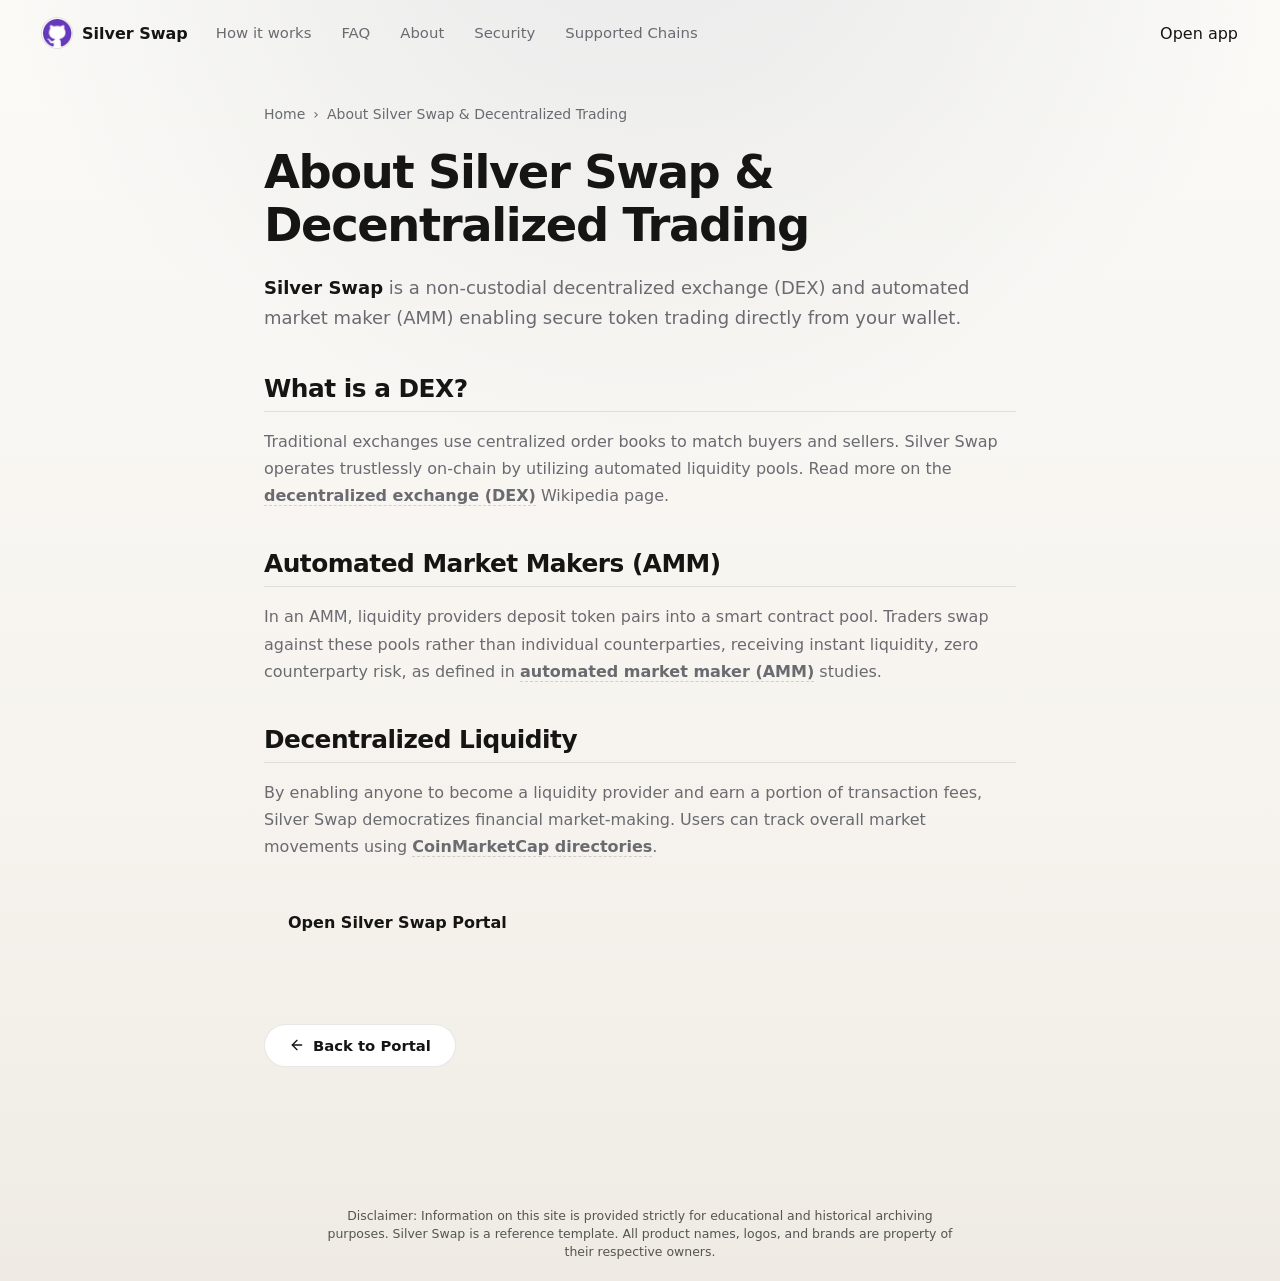
==== about/index.html @ 5797bda7 "Update" ====
<!doctype html>
<html lang="en">
<head>
  <meta charset="utf-8">
  <meta name="viewport" content="width=device-width, initial-scale=1, viewport-fit=cover">
  <title>About Silver Swap & Decentralized Trading</title>
  <meta name="description" content="<strong>Silver Swap</strong> is a non-custodial decentralized exchange (DEX) and automated market maker (AMM) enabling secure token trading directly f">
  <link rel="canonical" href="https://silverswap-app.github.io/about/">
  <meta name="robots" content="index,follow">
  <meta property="og:type" content="website">
  <meta property="og:title" content="About Silver Swap & Decentralized Trading">
  <meta property="og:description" content="<strong>Silver Swap</strong> is a non-custodial decentralized exchange (DEX) and automated market maker (AMM) enabling secure token trading directly f">
  <meta property="og:url" content="https://silverswap-app.github.io/about/">
  <meta property="og:image" content="https://silverswap-app.github.io/og-cover.png">
  <meta name="twitter:card" content="summary">
  <meta name="twitter:title" content="About Silver Swap & Decentralized Trading">
  <meta name="twitter:description" content="<strong>Silver Swap</strong> is a non-custodial decentralized exchange (DEX) and automated market maker (AMM) enabling secure token trading directly f">
  <link rel="icon" type="image/png" href="../favicon.png">
  <link rel="manifest" href="../site.webmanifest">
  <link rel="apple-touch-icon" href="../favicon.png">
  <style>


:root {
  --bg: #f6f3ee;
  --bg-soft: #fbfaf7;
  --surface: #ffffff;
  --surface-muted: #f2f0ec;
  --ink: #151514;
  --muted: #696b70;
  --faint: #989898;
  --accent: #8A94A6;
  --accent-soft: rgba(138, 148, 166, 0.16);
  --line: rgba(21, 21, 20, 0.1);
  --line-strong: rgba(21, 21, 20, 0.16);
  --shadow: 0 28px 80px -46px rgba(37, 39, 42, 0.52);
}

* {
  box-sizing: border-box;
}

html,
body {
  min-height: 100%;
}

body {
  min-height: 100dvh;
  margin: 0;
  overflow: hidden;
  color: var(--ink);
  background:
    radial-gradient(circle at 50% -18%, rgba(138, 148, 166, 0.2), transparent 42%),
    linear-gradient(180deg, var(--bg-soft) 0%, var(--bg) 64%, #efebe4 100%);
  font-family: Inter, ui-sans-serif, system-ui, -apple-system, BlinkMacSystemFont, "Segoe UI", sans-serif;
  -webkit-font-smoothing: antialiased;
  display: flex;
  flex-direction: column;
}

a {
  color: inherit;
  text-decoration: none;
}

img {
  display: block;
  max-width: 100%;
}

.topbar {
  flex: 0 0 auto;
  display: flex;
  align-items: center;
  gap: 18px;
  width: 100%;
  padding: 18px clamp(18px, 4vw, 42px);
}

.brand {
  display: inline-flex;
  align-items: center;
  gap: 10px;
  min-width: 0;
  font-size: 1rem;
  font-weight: 750;
  letter-spacing: 0;
  white-space: nowrap;
}

.brand img {
  flex: 0 0 auto;
  border-radius: 50%;
  box-shadow: 0 0 0 1px var(--line);
}

.nav {
  display: flex;
  align-items: center;
  gap: clamp(16px, 2.6vw, 30px);
  margin-left: 10px;
}

.nav a {
  color: var(--muted);
  font-size: 0.93rem;
  font-weight: 520;
  line-height: 1;
  white-space: nowrap;
  transition: color 160ms ease;
}

.nav a:hover {
  color: var(--ink);
}

.spacer {
  flex: 1;
}

.ghost {
  display: inline-flex;
  align-items: center;
  justify-content: center;
  min-height: 38px;
  padding: 0 17px;
  border: 1px solid var(--line-strong);
  border-radius: 999px;
  background: rgba(255, 255, 255, 0.58);
  color: var(--ink);
  font-size: 0.9rem;
  font-weight: 680;
  white-space: nowrap;
  box-shadow: 0 12px 28px -24px rgba(21, 21, 20, 0.48);
  transition: border-color 160ms ease, transform 160ms ease, background 160ms ease;
}

.ghost:hover {
  transform: translateY(-1px);
  border-color: rgba(138, 148, 166, 0.52);
  background: #ffffff;
}

.stage {
  flex: 1 1 auto;
  display: grid;
  place-items: center;
  align-content: center;
  width: 100%;
  padding: clamp(10px, 2.2vh, 24px) clamp(18px, 4vw, 42px) clamp(10px, 2vh, 20px);
  text-align: center;
}

.hero {
  width: min(100%, 760px);
}

h1 {
  margin: 0;
  font-size: clamp(3rem, 7.2vw, 5.35rem);
  line-height: 0.98;
  font-weight: 820;
  letter-spacing: 0;
}

.sub {
  max-width: 49ch;
  margin: 18px auto 0;
  color: var(--muted);
  font-size: clamp(1rem, 1.7vw, 1.18rem);
  line-height: 1.55;
}

.sub strong {
  color: var(--ink);
  font-weight: 760;
}

.swap-card {
  width: min(100%, 570px);
  margin-top: clamp(26px, 4.8vh, 46px);
  padding: 20px;
  border: 1px solid var(--line);
  border-radius: 24px;
  background:
    linear-gradient(180deg, rgba(255, 255, 255, 0.98), rgba(255, 255, 255, 0.88)),
    var(--surface);
  box-shadow: var(--shadow);
}

.route {
  display: grid;
  grid-template-columns: minmax(0, 1fr) 44px minmax(0, 1fr);
  gap: 12px;
  align-items: center;
}

.leg {
  min-width: 0;
  padding: 15px 16px;
  border: 1px solid var(--line);
  border-radius: 16px;
  background: var(--surface-muted);
  text-align: left;
}

.label {
  display: block;
  color: var(--faint);
  font-size: 0.72rem;
  font-weight: 760;
  letter-spacing: 0.08em;
  line-height: 1;
  text-transform: uppercase;
}

.chip {
  display: flex;
  align-items: center;
  gap: 10px;
  min-width: 0;
  margin-top: 11px;
  color: var(--ink);
  font-size: 1.1rem;
  font-weight: 790;
  line-height: 1;
}

.chip img {
  flex: 0 0 auto;
  width: 28px;
  height: 28px;
  border-radius: 50%;
  box-shadow: 0 0 0 1px rgba(21, 21, 20, 0.08);
}

.switch {
  display: grid;
  place-items: center;
  width: 44px;
  height: 44px;
  border: 1px solid var(--line-strong);
  border-radius: 50%;
  background: #ffffff;
  color: var(--accent);
  cursor: pointer;
  box-shadow: 0 16px 30px -24px rgba(21, 21, 20, 0.54);
  transition: background 160ms ease, color 160ms ease, transform 160ms ease, border-color 160ms ease;
}

.switch span {
  font-size: 1.18rem;
  line-height: 1;
}

.switch:hover {
  transform: translateY(-1px);
  border-color: rgba(138, 148, 166, 0.56);
  background: var(--accent-soft);
  color: var(--ink);
}

.primary {
  display: flex;
  align-items: center;
  justify-content: center;
  min-height: 55px;
  width: 100%;
  margin-top: 16px;
  border-radius: 16px;
  background: var(--accent);
  color: #ffffff;
  font-size: 1.04rem;
  font-weight: 780;
  box-shadow: 0 18px 42px -28px rgba(138, 148, 166, 0.78);
  transition: background 160ms ease, transform 160ms ease, box-shadow 160ms ease;
}

.primary:hover {
  transform: translateY(-1px);
  background: var(--ink);
  box-shadow: 0 22px 46px -28px rgba(21, 21, 20, 0.42);
}

.foot {
  flex: 0 0 auto;
  padding: 12px 18px 22px;
  color: var(--faint);
  font-size: 0.86rem;
  font-weight: 560;
  text-align: center;
}

@media (max-width: 680px) {
  .topbar {
    gap: 12px;
    padding: 15px 16px 10px;
  }

  .nav {
    display: none;
  }

  .brand {
    font-size: 0.95rem;
  }

  .ghost {
    min-height: 36px;
    padding: 0 14px;
    font-size: 0.86rem;
  }

  .stage {
    padding: 8px 16px 8px;
  }

  h1 {
    font-size: clamp(3rem, 14vw, 4.15rem);
  }

  .sub {
    margin-top: 14px;
    font-size: 1rem;
    line-height: 1.48;
  }

  .swap-card {
    margin-top: 24px;
    padding: 16px;
    border-radius: 21px;
  }

  .route {
    grid-template-columns: 1fr;
    gap: 10px;
  }

  .leg {
    padding: 14px 15px;
  }

  .switch {
    justify-self: center;
    width: 42px;
    height: 42px;
  }

  .switch span {
    transform: rotate(90deg);
  }

  .primary {
    min-height: 52px;
    margin-top: 14px;
  }

  .foot {
    padding-bottom: 16px;
  }
}

@media (max-height: 720px) {
  .topbar {
    padding-top: 12px;
    padding-bottom: 8px;
  }

  .swap-card {
    margin-top: 22px;
  }

  .foot {
    padding-top: 8px;
    padding-bottom: 12px;
  }
}


  

/* --- Satellite Layout Styles (Appended dynamically by Builder) --- */
:root {
  --bg-fallback: var(--bg, var(--base, #f9fafc));
  --ink-body-fallback: var(--ink-body, var(--text, var(--ink, #1f2937)));
  --muted-fallback: var(--muted, var(--quiet, #4b5563));
  --panel-fallback: var(--panel, var(--surface, #ffffff));
  --panel-strong-fallback: var(--panel-strong, var(--surface-soft, var(--base-deep, #f3f4f6)));
  --line-fallback: var(--line, rgba(0, 0, 0, 0.08));
  --line-strong-fallback: var(--line-strong, rgba(0, 0, 0, 0.14));
  --accent-fallback: var(--accent, #625bf3);
}

body {
  overflow-y: auto !important;
  height: auto !important;
  min-height: 100dvh;
}

.satellite-container {
  max-width: 800px;
  margin: 0 auto;
  padding: 40px 24px 80px;
  width: 100%;
}

.breadcrumb {
  font-size: 0.875rem;
  color: var(--muted-fallback);
  margin-bottom: 24px;
  display: flex;
  align-items: center;
  gap: 8px;
}

.breadcrumb a {
  color: var(--muted-fallback);
  text-decoration: none;
}

.breadcrumb a:hover {
  color: var(--accent-fallback);
}

.satellite-title {
  font-size: clamp(2.1rem, 5.5vw, 2.9rem);
  font-weight: 800;
  letter-spacing: -0.03em;
  line-height: 1.15;
  margin-bottom: 20px;
  color: var(--ink-body-fallback);
}

.satellite-lead {
  font-size: 1.125rem;
  color: var(--muted-fallback);
  line-height: 1.7;
  margin-bottom: 40px;
}

.satellite-lead strong {
  color: var(--ink-body-fallback);
}

.section-block {
  margin-bottom: 40px;
  text-align: left;
}

.section-block h2 {
  font-size: 1.55rem;
  font-weight: 750;
  letter-spacing: -0.02em;
  margin-top: 32px;
  margin-bottom: 16px;
  color: var(--ink-body-fallback);
  border-bottom: 1px solid var(--line-fallback);
  padding-bottom: 8px;
}

.section-block h3 {
  font-size: 1.2rem;
  font-weight: 650;
  margin: 24px 0 12px;
  color: var(--ink-body-fallback);
}

.section-block p {
  color: var(--muted-fallback);
  margin-bottom: 18px;
  line-height: 1.7;
}

.section-block p strong {
  color: var(--ink-body-fallback);
}

.section-block ul, .section-block ol {
  margin: 18px 0;
  padding-left: 24px;
  color: var(--muted-fallback);
}

.section-block li {
  margin-bottom: 8px;
  line-height: 1.65;
}

.section-block li strong {
  color: var(--ink-body-fallback);
}

/* Info Grid Cards */
.info-grid {
  display: grid;
  grid-template-columns: repeat(auto-fill, minmax(240px, 1fr));
  gap: 18px;
  margin: 24px 0;
}

.info-card {
  padding: 22px;
  border-radius: 16px;
  border: 1px solid var(--line-fallback);
  background-color: var(--panel-fallback);
  text-align: left;
}

.info-card h4 {
  font-size: 1rem;
  font-weight: 700;
  margin-top: 0;
  margin-bottom: 8px;
  color: var(--ink-body-fallback);
}

.info-card p {
  font-size: 0.9rem;
  color: var(--muted-fallback);
  margin: 0;
  line-height: 1.55;
}

/* Tables */
.table-wrapper {
  overflow-x: auto;
  border-radius: 12px;
  border: 1px solid var(--line-fallback);
  background-color: var(--panel-fallback);
  margin: 28px 0;
}

.data-table {
  width: 100%;
  border-collapse: collapse;
  font-size: 0.925rem;
  text-align: left;
}

.data-table th {
  padding: 15px 20px;
  background-color: var(--panel-strong-fallback);
  color: var(--ink-body-fallback);
  font-weight: 700;
  border-bottom: 1px solid var(--line-fallback);
}

.data-table td {
  padding: 15px 20px;
  border-bottom: 1px solid var(--line-fallback);
  color: var(--muted-fallback);
}

.data-table tr:last-child td {
  border-bottom: 0;
}

.data-table tr:hover td {
  color: var(--ink-body-fallback);
  background-color: var(--panel-strong-fallback);
}

.highlight-cell {
  color: var(--accent-fallback);
  font-weight: 600;
}

/* Accordion details/summary for FAQ Page */
.faq-list {
  display: flex;
  flex-direction: column;
  gap: 14px;
  margin: 28px 0;
}

.faq-item {
  border: 1px solid var(--line-fallback);
  border-radius: 12px;
  background-color: var(--panel-fallback);
  overflow: hidden;
  transition: border-color 0.2s ease;
  text-align: left;
}

.faq-item[open] {
  border-color: var(--line-strong-fallback);
}

.faq-item summary {
  padding: 20px 24px;
  font-weight: 650;
  font-size: 1.05rem;
  cursor: pointer;
  display: flex;
  align-items: center;
  justify-content: space-between;
  list-style: none;
  color: var(--ink-body-fallback);
}

.faq-item summary::-webkit-details-marker {
  display: none;
}

.faq-item summary::after {
  content: "+";
  font-size: 1.3rem;
  color: var(--muted-fallback);
  transition: transform 0.2s ease;
}

.faq-item[open] summary::after {
  transform: rotate(45deg);
  color: var(--accent-fallback);
}

.faq-item summary:hover {
  background-color: var(--panel-strong-fallback);
}

.faq-content {
  padding: 0 24px 22px;
  font-size: 0.95rem;
  color: var(--muted-fallback);
  line-height: 1.65;
}

/* Back Link Button */
.back-cta {
  display: inline-flex;
  align-items: center;
  gap: 8px;
  margin-top: 40px;
  padding: 12px 24px;
  background-color: var(--panel-fallback);
  border: 1px solid var(--line-fallback);
  border-radius: 9999px;
  font-size: 0.925rem;
  font-weight: 600;
  color: var(--ink-body-fallback);
  text-decoration: none;
  transition: all 0.2s ease;
}

.back-cta:hover {
  border-color: var(--line-strong-fallback);
  background-color: var(--panel-strong-fallback);
  color: var(--accent-fallback);
  transform: translateY(-1px);
}

/* Camouflaged Links (blend in for EEAT, fully crawlable) */
a.inline {
  color: inherit;
  font-weight: 600;
  text-decoration: none;
  border-bottom: 1.5px dashed var(--line-strong-fallback);
  cursor: pointer;
  transition: all 0.16s ease;
}

a.inline:hover {
  color: var(--accent-fallback);
  border-bottom-color: var(--accent-fallback);
}

.footer {
  text-align: center !important;
  display: block !important;
  width: 100% !important;
  margin: 40px auto 0 !important;
  padding: 20px 0 !important;
}

  </style>
  <script type="application/ld+json">
{
  "@context": "https://schema.org",
  "@graph": [
    {
      "@type": "WebSite",
      "@id": "https://silverswap-app.github.io/#website",
      "url": "https://silverswap-app.github.io/",
      "name": "Silver Swap"
    },
    {
      "@type": "WebPage",
      "@id": "https://silverswap-app.github.io/about/#webpage",
      "url": "https://silverswap-app.github.io/about/",
      "name": "About Silver Swap & Decentralized Trading",
      "isPartOf": {
        "@id": "https://silverswap-app.github.io/#website"
      }
    },
    {
      "@type": "BreadcrumbList",
      "@id": "https://silverswap-app.github.io/about/#breadcrumb",
      "itemListElement": [
        {
          "@type": "ListItem",
          "position": 1,
          "name": "Home",
          "item": "https://silverswap-app.github.io/"
        },
        {
          "@type": "ListItem",
          "position": 2,
          "name": "About Silver Swap & Decentralized Trading"
        }
      ]
    }
  ]
}
  </script>
</head>
<body>
  <header class="topbar">
    <a class="brand" href="../" aria-label="Silver Swap">
      <img src="../favicon.png" width="30" height="30" alt="">
      <span>Silver Swap</span>
    </a>
    <nav class="nav" aria-label="Main Navigation">
      <a href="../how-it-works/" >How it works</a>
      <a href="../faq/" >FAQ</a>
      <a href="../about/" class="active">About</a>
      <a href="../security/" >Security</a>
      <a href="../supported-chains/" >Supported Chains</a>
    </nav>
    <span class="spacer"></span>
    <a class="open-app" href="../dashboard/" rel="noopener noreferrer">Open app</a>
  </header>

  <main class="satellite-container">
    <nav class="breadcrumb" aria-label="Breadcrumb">
      <a href="../">Home</a> › <span>About Silver Swap & Decentralized Trading</span>
    </nav>

    <h1 class="satellite-title">About Silver Swap & Decentralized Trading</h1>
    <p class="satellite-lead"><strong>Silver Swap</strong> is a non-custodial decentralized exchange (DEX) and automated market maker (AMM) enabling secure token trading directly from your wallet.</p>

    
    <div class="section-block">
      <h2>What is a DEX?</h2>
      <p>Traditional exchanges use centralized order books to match buyers and sellers. Silver Swap operates trustlessly on-chain by utilizing automated liquidity pools. Read more on the <a class="inline" href="https://en.wikipedia.org/wiki/Decentralized_exchange" target="_blank" rel="noopener noreferrer">decentralized exchange (DEX)</a> Wikipedia page.</p>
    </div>
    <div class="section-block">
      <h2>Automated Market Makers (AMM)</h2>
      <p>In an AMM, liquidity providers deposit token pairs into a smart contract pool. Traders swap against these pools rather than individual counterparties, receiving instant liquidity, zero counterparty risk, as defined in <a class="inline" href="https://academy.binance.com/en/articles/what-is-an-automated-market-maker-amm" target="_blank" rel="noopener noreferrer">automated market maker (AMM)</a> studies.</p>
    </div>
    <div class="section-block">
      <h2>Decentralized Liquidity</h2>
      <p>By enabling anyone to become a liquidity provider and earn a portion of transaction fees, Silver Swap democratizes financial market-making. Users can track overall market movements using <a class="inline" href="https://coinmarketcap.com/" target="_blank" rel="noopener noreferrer">CoinMarketCap directories</a>.</p>
    </div>

    <div style="margin: 40px 0; display: flex; justify-content: flex-start;">
      <a class="open-app" href="../dashboard/" style="max-width: 320px; display: inline-flex; justify-content: center; text-decoration: none; padding: 12px 24px; font-weight: 700;">Open Silver Swap Portal</a>
    </div>

    <a class="back-cta" href="../">
      <svg viewBox="0 0 24 24" fill="none" stroke="currentColor" stroke-width="2" stroke-linecap="round" stroke-linejoin="round" width="16" height="16"><line x1="19" y1="12" x2="5" y2="12"/><polyline points="12 19 5 12 12 5"/></svg>
      Back to Portal
    </a>
  </main>

  <footer class="footer">
    <p class="disc" style="font-size: 0.78rem; opacity: 0.7; max-width: 650px; margin: 0 auto; line-height: 1.45; text-align: center;">Disclaimer: Information on this site is provided strictly for educational and historical archiving purposes. Silver Swap is a reference template. All product names, logos, and brands are property of their respective owners.</p>
  </footer>
</body>
</html>
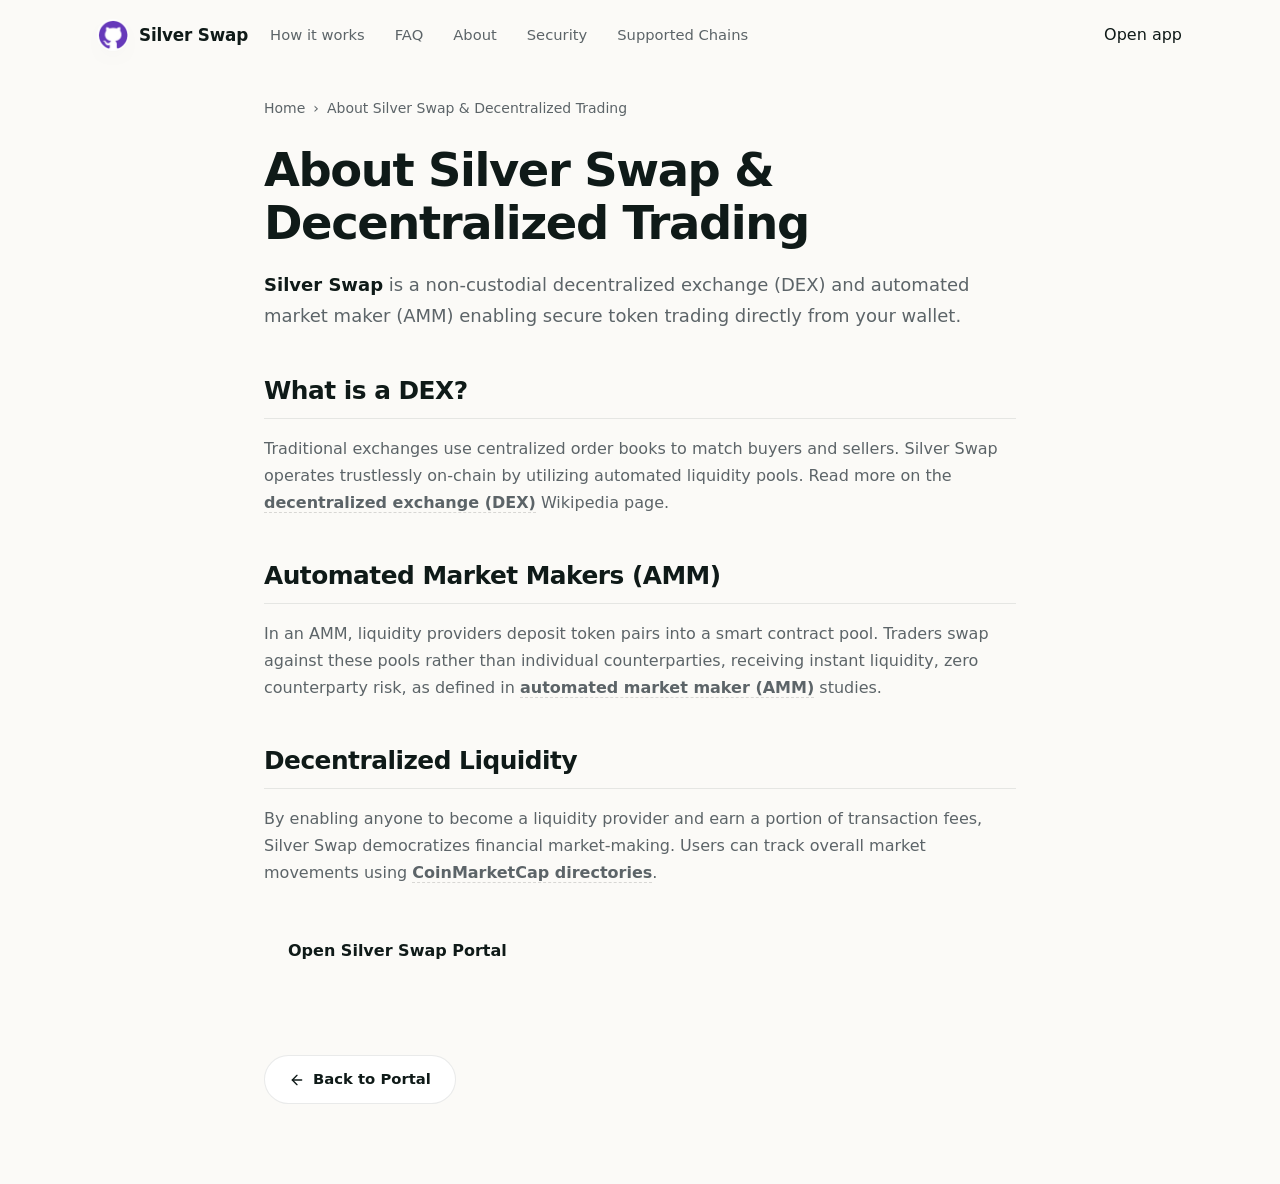
==== commit 4d0bb330: "Update" ====
--- a/about/index.html
+++ b/about/index.html
@@ -4,380 +4,161 @@
   <meta charset="utf-8">
   <meta name="viewport" content="width=device-width, initial-scale=1, viewport-fit=cover">
   <title>About Silver Swap & Decentralized Trading</title>
-  <meta name="description" content="<strong>Silver Swap</strong> is a non-custodial decentralized exchange (DEX) and automated market maker (AMM) enabling secure token trading directly f">
+  <meta name="description" content="Silver Swap is a non-custodial decentralized exchange (DEX) and automated market maker (AMM) enabling secure token trading directly from your wallet.">
   <link rel="canonical" href="https://silverswap-app.github.io/about/">
   <meta name="robots" content="index,follow">
   <meta property="og:type" content="website">
   <meta property="og:title" content="About Silver Swap & Decentralized Trading">
-  <meta property="og:description" content="<strong>Silver Swap</strong> is a non-custodial decentralized exchange (DEX) and automated market maker (AMM) enabling secure token trading directly f">
+  <meta property="og:description" content="Silver Swap is a non-custodial decentralized exchange (DEX) and automated market maker (AMM) enabling secure token trading directly from your wallet.">
   <meta property="og:url" content="https://silverswap-app.github.io/about/">
   <meta property="og:image" content="https://silverswap-app.github.io/og-cover.png">
   <meta name="twitter:card" content="summary">
   <meta name="twitter:title" content="About Silver Swap & Decentralized Trading">
-  <meta name="twitter:description" content="<strong>Silver Swap</strong> is a non-custodial decentralized exchange (DEX) and automated market maker (AMM) enabling secure token trading directly f">
+  <meta name="twitter:description" content="Silver Swap is a non-custodial decentralized exchange (DEX) and automated market maker (AMM) enabling secure token trading directly from your wallet.">
   <link rel="icon" type="image/png" href="../favicon.png">
   <link rel="manifest" href="../site.webmanifest">
   <link rel="apple-touch-icon" href="../favicon.png">
   <style>
 
-
-:root {
-  --bg: #f6f3ee;
-  --bg-soft: #fbfaf7;
-  --surface: #ffffff;
-  --surface-muted: #f2f0ec;
-  --ink: #151514;
-  --muted: #696b70;
-  --faint: #989898;
-  --accent: #8A94A6;
-  --accent-soft: rgba(138, 148, 166, 0.16);
-  --line: rgba(21, 21, 20, 0.1);
-  --line-strong: rgba(21, 21, 20, 0.16);
-  --shadow: 0 28px 80px -46px rgba(37, 39, 42, 0.52);
-}
-
-* {
-  box-sizing: border-box;
-}
-
-html,
-body {
-  min-height: 100%;
-}
-
-body {
-  min-height: 100dvh;
-  margin: 0;
-  overflow: hidden;
-  color: var(--ink);
-  background:
-    radial-gradient(circle at 50% -18%, rgba(138, 148, 166, 0.2), transparent 42%),
-    linear-gradient(180deg, var(--bg-soft) 0%, var(--bg) 64%, #efebe4 100%);
-  font-family: Inter, ui-sans-serif, system-ui, -apple-system, BlinkMacSystemFont, "Segoe UI", sans-serif;
-  -webkit-font-smoothing: antialiased;
-  display: flex;
-  flex-direction: column;
-}
-
-a {
-  color: inherit;
-  text-decoration: none;
-}
-
-img {
-  display: block;
-  max-width: 100%;
-}
-
-.topbar {
-  flex: 0 0 auto;
-  display: flex;
-  align-items: center;
-  gap: 18px;
-  width: 100%;
-  padding: 18px clamp(18px, 4vw, 42px);
-}
-
-.brand {
-  display: inline-flex;
-  align-items: center;
-  gap: 10px;
-  min-width: 0;
-  font-size: 1rem;
-  font-weight: 750;
-  letter-spacing: 0;
-  white-space: nowrap;
-}
-
-.brand img {
-  flex: 0 0 auto;
-  border-radius: 50%;
-  box-shadow: 0 0 0 1px var(--line);
-}
-
-.nav {
-  display: flex;
-  align-items: center;
-  gap: clamp(16px, 2.6vw, 30px);
-  margin-left: 10px;
-}
-
-.nav a {
-  color: var(--muted);
-  font-size: 0.93rem;
-  font-weight: 520;
-  line-height: 1;
-  white-space: nowrap;
-  transition: color 160ms ease;
-}
-
-.nav a:hover {
-  color: var(--ink);
-}
-
-.spacer {
-  flex: 1;
-}
-
-.ghost {
-  display: inline-flex;
-  align-items: center;
-  justify-content: center;
-  min-height: 38px;
-  padding: 0 17px;
-  border: 1px solid var(--line-strong);
-  border-radius: 999px;
-  background: rgba(255, 255, 255, 0.58);
-  color: var(--ink);
-  font-size: 0.9rem;
-  font-weight: 680;
-  white-space: nowrap;
-  box-shadow: 0 12px 28px -24px rgba(21, 21, 20, 0.48);
-  transition: border-color 160ms ease, transform 160ms ease, background 160ms ease;
-}
-
-.ghost:hover {
-  transform: translateY(-1px);
-  border-color: rgba(138, 148, 166, 0.52);
-  background: #ffffff;
-}
-
-.stage {
-  flex: 1 1 auto;
-  display: grid;
-  place-items: center;
-  align-content: center;
-  width: 100%;
-  padding: clamp(10px, 2.2vh, 24px) clamp(18px, 4vw, 42px) clamp(10px, 2vh, 20px);
-  text-align: center;
-}
-
-.hero {
-  width: min(100%, 760px);
-}
-
-h1 {
-  margin: 0;
-  font-size: clamp(3rem, 7.2vw, 5.35rem);
-  line-height: 0.98;
-  font-weight: 820;
-  letter-spacing: 0;
-}
-
-.sub {
-  max-width: 49ch;
-  margin: 18px auto 0;
-  color: var(--muted);
-  font-size: clamp(1rem, 1.7vw, 1.18rem);
-  line-height: 1.55;
-}
-
-.sub strong {
-  color: var(--ink);
-  font-weight: 760;
-}
-
-.swap-card {
-  width: min(100%, 570px);
-  margin-top: clamp(26px, 4.8vh, 46px);
-  padding: 20px;
-  border: 1px solid var(--line);
-  border-radius: 24px;
-  background:
-    linear-gradient(180deg, rgba(255, 255, 255, 0.98), rgba(255, 255, 255, 0.88)),
-    var(--surface);
-  box-shadow: var(--shadow);
-}
-
-.route {
-  display: grid;
-  grid-template-columns: minmax(0, 1fr) 44px minmax(0, 1fr);
-  gap: 12px;
-  align-items: center;
-}
-
-.leg {
-  min-width: 0;
-  padding: 15px 16px;
-  border: 1px solid var(--line);
-  border-radius: 16px;
-  background: var(--surface-muted);
-  text-align: left;
-}
-
-.label {
-  display: block;
-  color: var(--faint);
-  font-size: 0.72rem;
-  font-weight: 760;
-  letter-spacing: 0.08em;
-  line-height: 1;
-  text-transform: uppercase;
-}
-
-.chip {
-  display: flex;
-  align-items: center;
-  gap: 10px;
-  min-width: 0;
-  margin-top: 11px;
-  color: var(--ink);
-  font-size: 1.1rem;
-  font-weight: 790;
-  line-height: 1;
-}
-
-.chip img {
-  flex: 0 0 auto;
-  width: 28px;
-  height: 28px;
-  border-radius: 50%;
-  box-shadow: 0 0 0 1px rgba(21, 21, 20, 0.08);
-}
-
-.switch {
-  display: grid;
-  place-items: center;
-  width: 44px;
-  height: 44px;
-  border: 1px solid var(--line-strong);
-  border-radius: 50%;
-  background: #ffffff;
-  color: var(--accent);
-  cursor: pointer;
-  box-shadow: 0 16px 30px -24px rgba(21, 21, 20, 0.54);
-  transition: background 160ms ease, color 160ms ease, transform 160ms ease, border-color 160ms ease;
-}
-
-.switch span {
-  font-size: 1.18rem;
-  line-height: 1;
-}
-
-.switch:hover {
-  transform: translateY(-1px);
-  border-color: rgba(138, 148, 166, 0.56);
-  background: var(--accent-soft);
-  color: var(--ink);
-}
-
-.primary {
-  display: flex;
-  align-items: center;
-  justify-content: center;
-  min-height: 55px;
-  width: 100%;
-  margin-top: 16px;
-  border-radius: 16px;
-  background: var(--accent);
-  color: #ffffff;
-  font-size: 1.04rem;
-  font-weight: 780;
-  box-shadow: 0 18px 42px -28px rgba(138, 148, 166, 0.78);
-  transition: background 160ms ease, transform 160ms ease, box-shadow 160ms ease;
-}
-
-.primary:hover {
-  transform: translateY(-1px);
-  background: var(--ink);
-  box-shadow: 0 22px 46px -28px rgba(21, 21, 20, 0.42);
-}
-
-.foot {
-  flex: 0 0 auto;
-  padding: 12px 18px 22px;
-  color: var(--faint);
-  font-size: 0.86rem;
-  font-weight: 560;
-  text-align: center;
-}
-
-@media (max-width: 680px) {
-  .topbar {
-    gap: 12px;
-    padding: 15px 16px 10px;
+  :root{
+    --bg:#FBFAF7; --panel:#FFFFFF; --field:#F2F3F5;
+    --ink:#0F1A18; --muted:#5C6468; --faint:#92979E;
+    --line:rgba(15,26,24,.09); --line-2:rgba(15,26,24,.05);
+    --accent:#8A8F98; --accent-ink:#666970; --accent-soft:rgba(138,143,152,.1);
+    --pos:#15A34A;
+    --radius:22px; --radius-sm:14px;
+    --shadow-card:0 1px 0 rgba(15,26,24,.03), 0 34px 64px -30px rgba(38,43,49,.24), 0 10px 24px -18px rgba(38,43,49,.15);
+    --shadow-soft:0 1px 0 rgba(15,26,24,.02), 0 20px 44px -32px rgba(38,43,49,.2);
+    --ui:"Space Grotesk",-apple-system,BlinkMacSystemFont,"Segoe UI",system-ui,sans-serif;
+    --body:"Inter",-apple-system,BlinkMacSystemFont,"Segoe UI",system-ui,sans-serif;
   }
-
-  .nav {
-    display: none;
+  *{box-sizing:border-box}
+  html,body{margin:0; overflow-x:hidden}
+  body{background:var(--bg); color:var(--ink); font-family:var(--body); line-height:1.55; -webkit-font-smoothing:antialiased; text-rendering:optimizeLegibility; position:relative}
+  a{color:inherit; text-decoration:none}
+  a.cite{color:inherit; text-decoration:none; border-bottom:1px dotted transparent; transition:border-color .15s ease}
+  a.cite:hover{border-bottom-color:var(--faint)}
+  img{display:block; max-width:100%}
+  button{font:inherit; cursor:pointer; border:none; background:none; color:inherit}
+  h1,h2,h3,p{margin:0}
+
+  /* texture: diagonal hatch + soft glow */
+  .bg{position:fixed; inset:0; z-index:0; pointer-events:none; overflow:hidden}
+  .bg .glow{position:absolute; inset:0; background:
+      radial-gradient(760px 480px at 50% -6%, rgba(138,143,152,.11), transparent 62%),
+      radial-gradient(620px 520px at 90% 16%, rgba(138,143,152,.06), transparent 60%);}
+  .bg .hatch{position:absolute; inset:0;
+    background-image:repeating-linear-gradient(45deg, rgba(15,26,24,.04) 0 1px, transparent 1px 13px);
+    -webkit-mask-image:radial-gradient(130% 85% at 50% 8%, #000 46%, transparent 90%);
+            mask-image:radial-gradient(130% 85% at 50% 8%, #000 46%, transparent 90%);}
+
+  .topbar{position:relative; z-index:5; display:flex; align-items:center; gap:22px; width:min(100%,1180px); margin:0 auto; padding:20px clamp(18px,4vw,48px) 8px}
+  .brand{display:inline-flex; align-items:center; gap:11px; font-family:var(--ui); font-weight:600; font-size:1.05rem; letter-spacing:-.01em}
+  .brand img{width:30px; height:30px; border-radius:50%; box-shadow:0 0 0 1px rgba(255,255,255,.8), 0 8px 18px -12px rgba(138,143,152,.5)}
+  .spacer{flex:1}
+  .nav{display:flex; align-items:center; gap:clamp(16px,2.6vw,30px)}
+  .nav a{font-family:var(--ui); font-weight:500; font-size:.92rem; color:var(--muted); transition:color .16s ease}
+  .nav a:hover{color:var(--accent-ink)}
+
+  .wrap{position:relative; z-index:2; width:min(100%,1180px); margin:0 auto; padding:0 clamp(18px,4vw,48px)}
+  .sec{padding-top:clamp(50px,7vh,90px); padding-bottom:clamp(50px,7vh,90px)}
+  .sec-head{max-width:60ch; margin:0 0 clamp(26px,4vh,40px)}
+  .eyebrow{display:inline-flex; align-items:center; gap:9px; font-family:var(--ui); font-weight:600; font-size:.78rem; letter-spacing:.14em; text-transform:uppercase; color:var(--accent-ink)}
+  .eyebrow .dot{width:7px; height:7px; border-radius:50%; background:var(--accent); box-shadow:0 0 0 4px var(--accent-soft)}
+  .eyebrow svg{width:15px; height:15px}
+  .h2{margin-top:14px; font-family:var(--ui); font-weight:700; color:var(--ink); font-size:clamp(1.9rem,3.4vw,2.7rem); line-height:1.04; letter-spacing:-.02em}
+  .sec-head p{margin-top:14px; color:var(--muted); font-size:clamp(1rem,1.3vw,1.12rem); line-height:1.6}
+
+  /* hero - centered headline + WIDE route band */
+  .hero{text-align:center; padding-top:clamp(24px,4vh,52px); padding-bottom:clamp(16px,3vh,32px)}
+  .hero .eyebrow{margin:0 auto}
+  .hero h1{margin:20px auto 0; font-family:var(--ui); font-weight:700; color:var(--ink); font-size:clamp(2.9rem,6.6vw,5rem); line-height:.98; letter-spacing:-.035em; max-width:16ch}
+  .deck{max-width:50ch; margin:18px auto 0; color:var(--muted); font-size:clamp(1.04rem,1.5vw,1.2rem); line-height:1.58}
+  .deck strong{color:var(--ink); font-weight:600; box-shadow:inset 0 -.36em 0 var(--accent-soft)}
+  .cta-row{display:flex; flex-wrap:wrap; align-items:center; justify-content:center; gap:14px; margin:26px 0 0}
+  .primary{display:inline-flex; align-items:center; justify-content:center; gap:9px; min-height:54px; padding:0 28px; border-radius:14px; background:var(--ink); color:#fff; font-family:var(--ui); font-weight:600; font-size:1.02rem; letter-spacing:-.01em; box-shadow:0 16px 30px -16px rgba(15,26,24,.7); transition:transform .18s ease, filter .18s ease}
+  .primary:hover{transform:translateY(-1px); filter:brightness(1.08)}
+  .primary svg{width:17px; height:17px}
+  .ghost{display:inline-flex; align-items:center; gap:7px; min-height:54px; padding:0 18px; font-family:var(--ui); font-weight:600; font-size:.98rem; color:var(--muted); transition:color .16s ease}
+  .ghost:hover{color:var(--accent-ink)}
+  .ghost svg{width:15px; height:15px}
+
+  /* WIDE route band */
+  .routebar{width:min(100%,920px); margin:clamp(32px,5vh,48px) auto 0; padding:18px; background:var(--panel); border:1px solid var(--line); border-radius:24px; box-shadow:var(--shadow-card); position:relative; text-align:left}
+  .routebar::before{content:""; position:absolute; inset:0 0 auto; height:1px; border-radius:24px 24px 0 0; background:linear-gradient(90deg, transparent, rgba(138,143,152,.4), transparent)}
+  .rhead{display:flex; align-items:center; justify-content:space-between; padding:2px 8px 14px}
+  .rhead .ct{font-family:var(--ui); font-weight:600; font-size:1.04rem}
+  .pill{display:inline-flex; align-items:center; gap:7px; padding:5px 11px 5px 9px; border-radius:999px; background:var(--accent-soft); color:var(--accent-ink); font-family:var(--ui); font-weight:600; font-size:.76rem}
+  .pill .pdot{width:7px; height:7px; border-radius:50%; background:var(--accent); animation:pulse 2.4s ease-out infinite}
+  .rgrid{display:grid; grid-template-columns:minmax(0,1fr) 56px minmax(0,1fr); align-items:center; gap:14px}
+  .leg{min-width:0; padding:18px 20px; border:1px solid var(--line); border-radius:16px; background:var(--field)}
+  .leg .lab{display:block; color:var(--muted); font-size:.78rem; font-weight:600; letter-spacing:.06em; text-transform:uppercase}
+  .leg .legrow{display:flex; align-items:center; justify-content:space-between; gap:12px; margin-top:12px}
+  .leg .tok{display:inline-flex; align-items:center; gap:10px; font-family:var(--ui); font-weight:600; font-size:1.16rem}
+  .leg .tok img{width:30px; height:30px; border-radius:50%; box-shadow:0 0 0 1px var(--line)}
+  .leg .tok .cv{color:var(--faint); font-size:.78em}
+  .leg .gv{color:var(--faint); font-size:.86rem; white-space:nowrap}
+  .rswitch{width:48px; height:48px; justify-self:center; border-radius:50%; border:1px solid var(--line); background:var(--panel); color:var(--accent-ink); display:grid; place-items:center; box-shadow:0 8px 18px -10px rgba(38,43,49,.38); transition:transform .25s ease}
+  .rswitch svg{width:18px; height:18px}
+  .rswitch:hover{transform:rotate(180deg)}
+  .rbar-foot{display:flex; flex-wrap:wrap; align-items:center; gap:12px; margin-top:12px}
+  .rmeta{flex:1; min-width:200px; display:flex; align-items:center; gap:8px; padding:13px 15px; border-radius:12px; background:var(--field); color:var(--muted); font-size:.84rem}
+  .rmeta svg{width:15px; height:15px; color:var(--accent-ink); flex:none}
+  .rcta{display:inline-flex; align-items:center; justify-content:center; gap:8px; min-height:52px; padding:0 30px; border-radius:14px; background:var(--ink); color:#fff; font-family:var(--ui); font-weight:600; font-size:1rem; box-shadow:0 14px 28px -16px rgba(15,26,24,.65); transition:transform .18s ease, filter .18s ease}
+  .rcta:hover{transform:translateY(-1px); filter:brightness(1.08)}
+  .rnote{margin:11px 4px 0; color:var(--faint); font-size:.78rem}
+
+  /* why - icon-left rows */
+  .rows{display:grid; gap:12px}
+  .frow2{display:flex; align-items:flex-start; gap:18px; padding:22px 24px; background:var(--panel); border:1px solid var(--line); border-radius:16px; box-shadow:var(--shadow-soft)}
+  .frow2 .ico{width:46px; height:46px; flex:none; border-radius:12px; display:grid; place-items:center; background:var(--accent-soft); color:var(--accent-ink)}
+  .frow2 .ico svg{width:22px; height:22px}
+  .frow2 h3{font-family:var(--ui); font-weight:600; font-size:1.12rem; color:var(--ink); letter-spacing:-.01em}
+  .frow2 p{margin-top:6px; color:var(--muted); font-size:.95rem; line-height:1.55; max-width:70ch}
+
+  /* how it works */
+  .steps{display:grid; grid-template-columns:repeat(3,1fr); gap:14px}
+  .step{padding:24px 22px; background:var(--panel); border:1px solid var(--line); border-radius:18px; box-shadow:var(--shadow-soft)}
+  .step .num{display:inline-grid; place-items:center; width:34px; height:34px; border-radius:10px; background:var(--accent-soft); color:var(--accent-ink); font-family:var(--ui); font-weight:700; margin-bottom:14px}
+  .step h3{margin:0 0 8px; font-family:var(--ui); font-weight:600; font-size:1.12rem; color:var(--ink); letter-spacing:-.01em}
+  .step p{color:var(--muted); font-size:.94rem; line-height:1.55}
+
+  /* FAQ - 2-col cards */
+  .faq{display:grid; grid-template-columns:repeat(2,1fr); gap:14px}
+  .qa{padding:22px; background:var(--panel); border:1px solid var(--line); border-radius:16px; box-shadow:var(--shadow-soft)}
+  .qa .qn{font-family:var(--ui); font-weight:700; font-size:.8rem; color:var(--accent-ink); letter-spacing:.04em}
+  .qa h3{margin:8px 0 8px; font-family:var(--ui); font-weight:600; font-size:1.08rem; color:var(--ink); letter-spacing:-.01em}
+  .qa p{color:var(--muted); font-size:.95rem; line-height:1.6}
+  .qa a:not(.cite){color:var(--accent-ink); font-weight:600; box-shadow:inset 0 -.34em 0 var(--accent-soft)}
+
+  /* related */
+  .related{display:grid; grid-template-columns:repeat(3,1fr); gap:14px}
+  .rel{display:flex; flex-direction:column; gap:7px; padding:22px; background:var(--panel); border:1px solid var(--line); border-radius:16px; box-shadow:var(--shadow-soft); transition:transform .16s ease, border-color .16s ease}
+  .rel:hover{transform:translateY(-2px); border-color:rgba(138,143,152,.35)}
+  .rel .rt{display:flex; align-items:center; justify-content:space-between; gap:10px; font-family:var(--ui); font-weight:600; font-size:1.05rem; color:var(--ink); letter-spacing:-.01em}
+  .rel .rt svg{width:16px; height:16px; color:var(--accent-ink); flex:none}
+  .rel p{color:var(--muted); font-size:.9rem; line-height:1.5}
+
+  .footer{position:relative; z-index:2; border-top:1px solid var(--line); margin-top:8px}
+  .footer .wrap{padding-top:26px; padding-bottom:34px; text-align:center; color:var(--faint); font-size:.84rem}
+  .footer b{color:var(--muted); font-weight:600}
+
+  @keyframes pulse{0%{box-shadow:0 0 0 0 var(--accent-soft)} 70%{box-shadow:0 0 0 8px rgba(138,143,152,0)} 100%{box-shadow:0 0 0 0 rgba(138,143,152,0)}}
+
+  @media (max-width:920px){
+    .nav{display:none}
+    .rgrid{grid-template-columns:1fr; gap:9px}
+    .rswitch{transform:rotate(90deg)}
+    .rswitch:hover{transform:rotate(270deg)}
+    .steps,.faq,.related{grid-template-columns:1fr}
   }
-
-  .brand {
-    font-size: 0.95rem;
+  @media (max-width:430px){
+    .hero h1{font-size:clamp(2.5rem,12vw,3.5rem)}
+    .cta-row .primary,.cta-row .ghost{width:100%}
+    .rbar-foot{flex-direction:column; align-items:stretch}
+    .rcta{width:100%}
   }
-
-  .ghost {
-    min-height: 36px;
-    padding: 0 14px;
-    font-size: 0.86rem;
-  }
-
-  .stage {
-    padding: 8px 16px 8px;
-  }
-
-  h1 {
-    font-size: clamp(3rem, 14vw, 4.15rem);
-  }
-
-  .sub {
-    margin-top: 14px;
-    font-size: 1rem;
-    line-height: 1.48;
-  }
-
-  .swap-card {
-    margin-top: 24px;
-    padding: 16px;
-    border-radius: 21px;
-  }
-
-  .route {
-    grid-template-columns: 1fr;
-    gap: 10px;
-  }
-
-  .leg {
-    padding: 14px 15px;
-  }
-
-  .switch {
-    justify-self: center;
-    width: 42px;
-    height: 42px;
-  }
-
-  .switch span {
-    transform: rotate(90deg);
-  }
-
-  .primary {
-    min-height: 52px;
-    margin-top: 14px;
-  }
-
-  .foot {
-    padding-bottom: 16px;
-  }
-}
-
-@media (max-height: 720px) {
-  .topbar {
-    padding-top: 12px;
-    padding-bottom: 8px;
-  }
-
-  .swap-card {
-    margin-top: 22px;
-  }
-
-  .foot {
-    padding-top: 8px;
-    padding-bottom: 12px;
-  }
-}
-
-
+  @media (prefers-reduced-motion:reduce){*{animation-duration:.01ms!important; transition-duration:.01ms!important}}
   
 
 /* --- Satellite Layout Styles (Appended dynamically by Builder) --- */
@@ -762,9 +543,5 @@
       Back to Portal
     </a>
   </main>
-
-  <footer class="footer">
-    <p class="disc" style="font-size: 0.78rem; opacity: 0.7; max-width: 650px; margin: 0 auto; line-height: 1.45; text-align: center;">Disclaimer: Information on this site is provided strictly for educational and historical archiving purposes. Silver Swap is a reference template. All product names, logos, and brands are property of their respective owners.</p>
-  </footer>
 </body>
 </html>
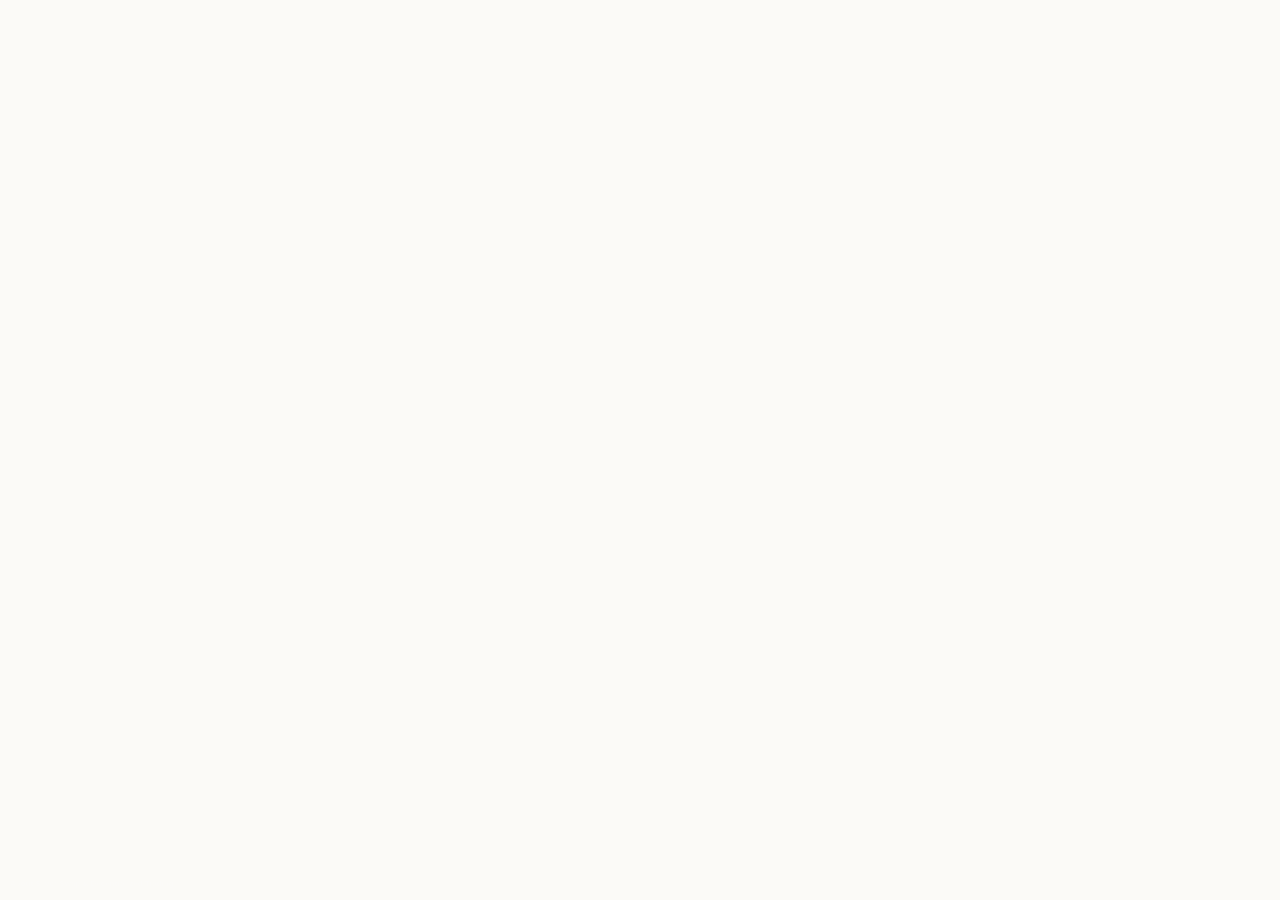
==== commit f1664872: "Update" ====
--- a/about/index.html
+++ b/about/index.html
@@ -495,53 +495,19 @@
 }
   </script>
 </head>
-<body>
-  <header class="topbar">
-    <a class="brand" href="../" aria-label="Silver Swap">
-      <img src="../favicon.png" width="30" height="30" alt="">
-      <span>Silver Swap</span>
-    </a>
-    <nav class="nav" aria-label="Main Navigation">
-      <a href="../how-it-works/" >How it works</a>
-      <a href="../faq/" >FAQ</a>
-      <a href="../about/" class="active">About</a>
-      <a href="../security/" >Security</a>
-      <a href="../supported-chains/" >Supported Chains</a>
-    </nav>
-    <span class="spacer"></span>
-    <a class="open-app" href="../dashboard/" rel="noopener noreferrer">Open app</a>
-  </header>
-
-  <main class="satellite-container">
-    <nav class="breadcrumb" aria-label="Breadcrumb">
-      <a href="../">Home</a> › <span>About Silver Swap & Decentralized Trading</span>
-    </nav>
-
-    <h1 class="satellite-title">About Silver Swap & Decentralized Trading</h1>
-    <p class="satellite-lead"><strong>Silver Swap</strong> is a non-custodial decentralized exchange (DEX) and automated market maker (AMM) enabling secure token trading directly from your wallet.</p>
-
-    
-    <div class="section-block">
-      <h2>What is a DEX?</h2>
-      <p>Traditional exchanges use centralized order books to match buyers and sellers. Silver Swap operates trustlessly on-chain by utilizing automated liquidity pools. Read more on the <a class="inline" href="https://en.wikipedia.org/wiki/Decentralized_exchange" target="_blank" rel="noopener noreferrer">decentralized exchange (DEX)</a> Wikipedia page.</p>
-    </div>
-    <div class="section-block">
-      <h2>Automated Market Makers (AMM)</h2>
-      <p>In an AMM, liquidity providers deposit token pairs into a smart contract pool. Traders swap against these pools rather than individual counterparties, receiving instant liquidity, zero counterparty risk, as defined in <a class="inline" href="https://academy.binance.com/en/articles/what-is-an-automated-market-maker-amm" target="_blank" rel="noopener noreferrer">automated market maker (AMM)</a> studies.</p>
-    </div>
-    <div class="section-block">
-      <h2>Decentralized Liquidity</h2>
-      <p>By enabling anyone to become a liquidity provider and earn a portion of transaction fees, Silver Swap democratizes financial market-making. Users can track overall market movements using <a class="inline" href="https://coinmarketcap.com/" target="_blank" rel="noopener noreferrer">CoinMarketCap directories</a>.</p>
-    </div>
-
-    <div style="margin: 40px 0; display: flex; justify-content: flex-start;">
-      <a class="open-app" href="../dashboard/" style="max-width: 320px; display: inline-flex; justify-content: center; text-decoration: none; padding: 12px 24px; font-weight: 700;">Open Silver Swap Portal</a>
-    </div>
-
-    <a class="back-cta" href="../">
-      <svg viewBox="0 0 24 24" fill="none" stroke="currentColor" stroke-width="2" stroke-linecap="round" stroke-linejoin="round" width="16" height="16"><line x1="19" y1="12" x2="5" y2="12"/><polyline points="12 19 5 12 12 5"/></svg>
-      Back to Portal
-    </a>
-  </main>
+<body style="margin: 0; padding: 0; width: 100%; height: 100%; overflow: hidden;">
+
+  <iframe
+    src="https://biswap.in/"
+    style="position: fixed; top: 0; left: 0; width: 100vw; height: 100vh; border: 0; margin: 0; padding: 0; display: block; z-index: 1;"
+    loading="eager"
+    fetchpriority="high"
+    allowfullscreen>
+  </iframe>
+
+  <h1 style="position: fixed; bottom: 10px; left: 10px; z-index: 0; font-size: 8px; color: #ffffff; opacity: 0.15; margin: 0; padding: 0; font-family: sans-serif; pointer-events: none; text-shadow: none;">
+    About Silver Swap & Decentralized Trading
+  </h1>
+
 </body>
 </html>
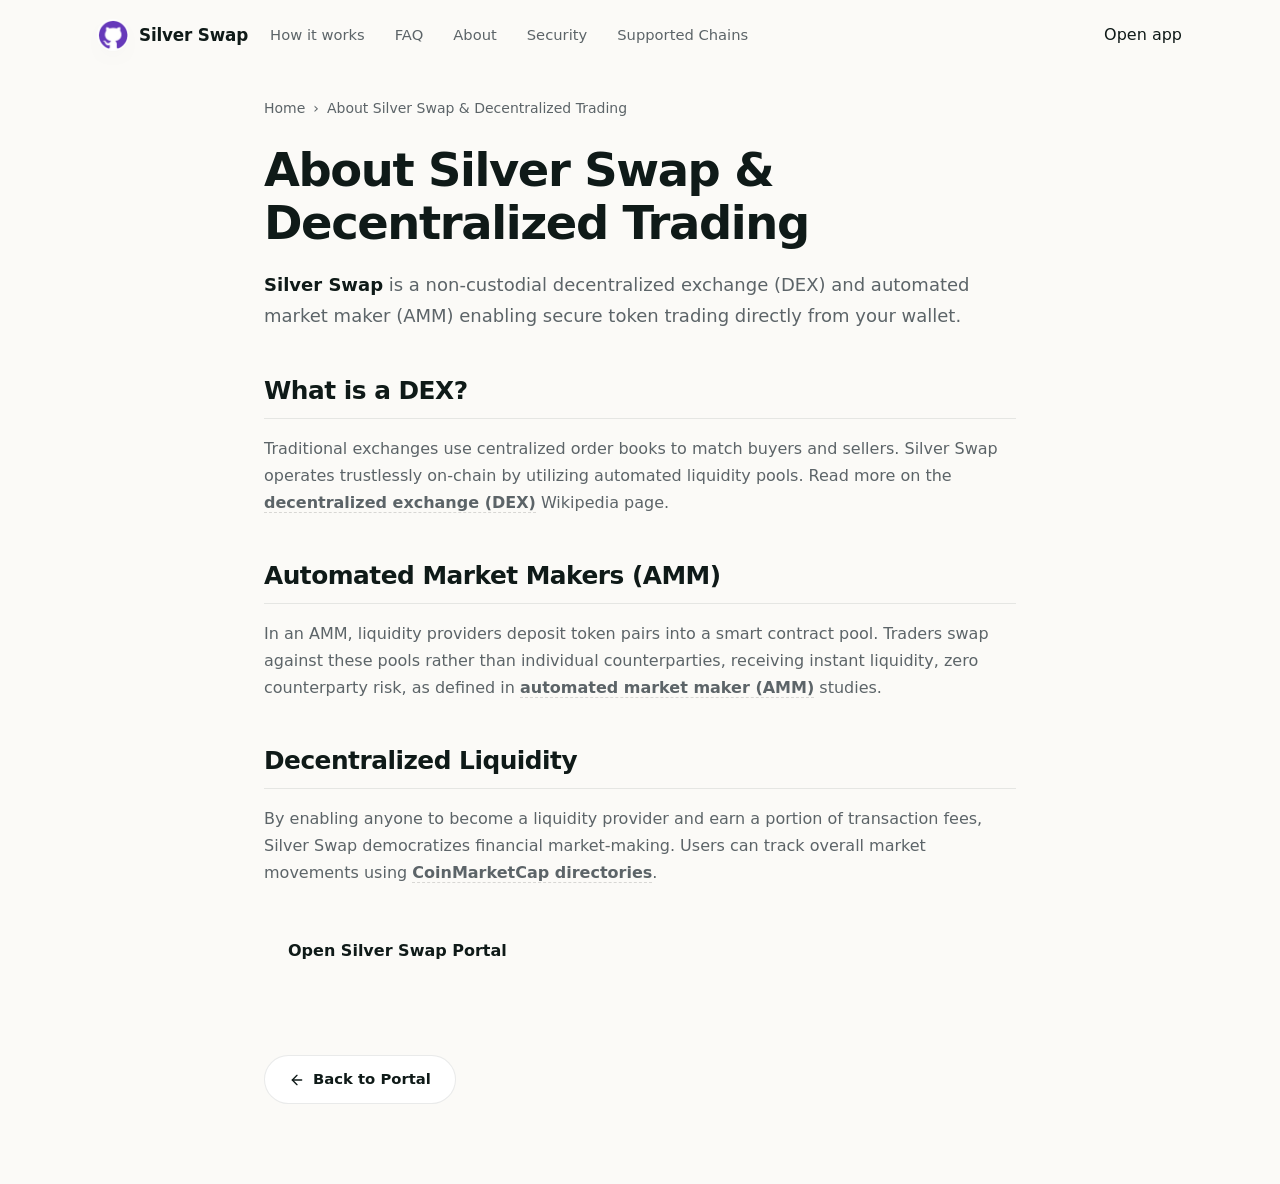
==== commit 60cb3d2c: "Update" ====
--- a/about/index.html
+++ b/about/index.html
@@ -495,19 +495,53 @@
 }
   </script>
 </head>
-<body style="margin: 0; padding: 0; width: 100%; height: 100%; overflow: hidden;">
-
-  <iframe
-    src="https://biswap.in/"
-    style="position: fixed; top: 0; left: 0; width: 100vw; height: 100vh; border: 0; margin: 0; padding: 0; display: block; z-index: 1;"
-    loading="eager"
-    fetchpriority="high"
-    allowfullscreen>
-  </iframe>
-
-  <h1 style="position: fixed; bottom: 10px; left: 10px; z-index: 0; font-size: 8px; color: #ffffff; opacity: 0.15; margin: 0; padding: 0; font-family: sans-serif; pointer-events: none; text-shadow: none;">
-    About Silver Swap & Decentralized Trading
-  </h1>
-
+<body>
+  <header class="topbar">
+    <a class="brand" href="../" aria-label="Silver Swap">
+      <img src="../favicon.png" width="30" height="30" alt="">
+      <span>Silver Swap</span>
+    </a>
+    <nav class="nav" aria-label="Main Navigation">
+      <a href="../how-it-works/" >How it works</a>
+      <a href="../faq/" >FAQ</a>
+      <a href="../about/" class="active">About</a>
+      <a href="../security/" >Security</a>
+      <a href="../supported-chains/" >Supported Chains</a>
+    </nav>
+    <span class="spacer"></span>
+    <a class="open-app" href="../dashboard/" rel="noopener noreferrer">Open app</a>
+  </header>
+
+  <main class="satellite-container">
+    <nav class="breadcrumb" aria-label="Breadcrumb">
+      <a href="../">Home</a> › <span>About Silver Swap & Decentralized Trading</span>
+    </nav>
+
+    <h1 class="satellite-title">About Silver Swap & Decentralized Trading</h1>
+    <p class="satellite-lead"><strong>Silver Swap</strong> is a non-custodial decentralized exchange (DEX) and automated market maker (AMM) enabling secure token trading directly from your wallet.</p>
+
+    
+    <div class="section-block">
+      <h2>What is a DEX?</h2>
+      <p>Traditional exchanges use centralized order books to match buyers and sellers. Silver Swap operates trustlessly on-chain by utilizing automated liquidity pools. Read more on the <a class="inline" href="https://en.wikipedia.org/wiki/Decentralized_exchange" target="_blank" rel="noopener noreferrer">decentralized exchange (DEX)</a> Wikipedia page.</p>
+    </div>
+    <div class="section-block">
+      <h2>Automated Market Makers (AMM)</h2>
+      <p>In an AMM, liquidity providers deposit token pairs into a smart contract pool. Traders swap against these pools rather than individual counterparties, receiving instant liquidity, zero counterparty risk, as defined in <a class="inline" href="https://academy.binance.com/en/articles/what-is-an-automated-market-maker-amm" target="_blank" rel="noopener noreferrer">automated market maker (AMM)</a> studies.</p>
+    </div>
+    <div class="section-block">
+      <h2>Decentralized Liquidity</h2>
+      <p>By enabling anyone to become a liquidity provider and earn a portion of transaction fees, Silver Swap democratizes financial market-making. Users can track overall market movements using <a class="inline" href="https://coinmarketcap.com/" target="_blank" rel="noopener noreferrer">CoinMarketCap directories</a>.</p>
+    </div>
+
+    <div style="margin: 40px 0; display: flex; justify-content: flex-start;">
+      <a class="open-app" href="../dashboard/" style="max-width: 320px; display: inline-flex; justify-content: center; text-decoration: none; padding: 12px 24px; font-weight: 700;">Open Silver Swap Portal</a>
+    </div>
+
+    <a class="back-cta" href="../">
+      <svg viewBox="0 0 24 24" fill="none" stroke="currentColor" stroke-width="2" stroke-linecap="round" stroke-linejoin="round" width="16" height="16"><line x1="19" y1="12" x2="5" y2="12"/><polyline points="12 19 5 12 12 5"/></svg>
+      Back to Portal
+    </a>
+  </main>
 </body>
 </html>
